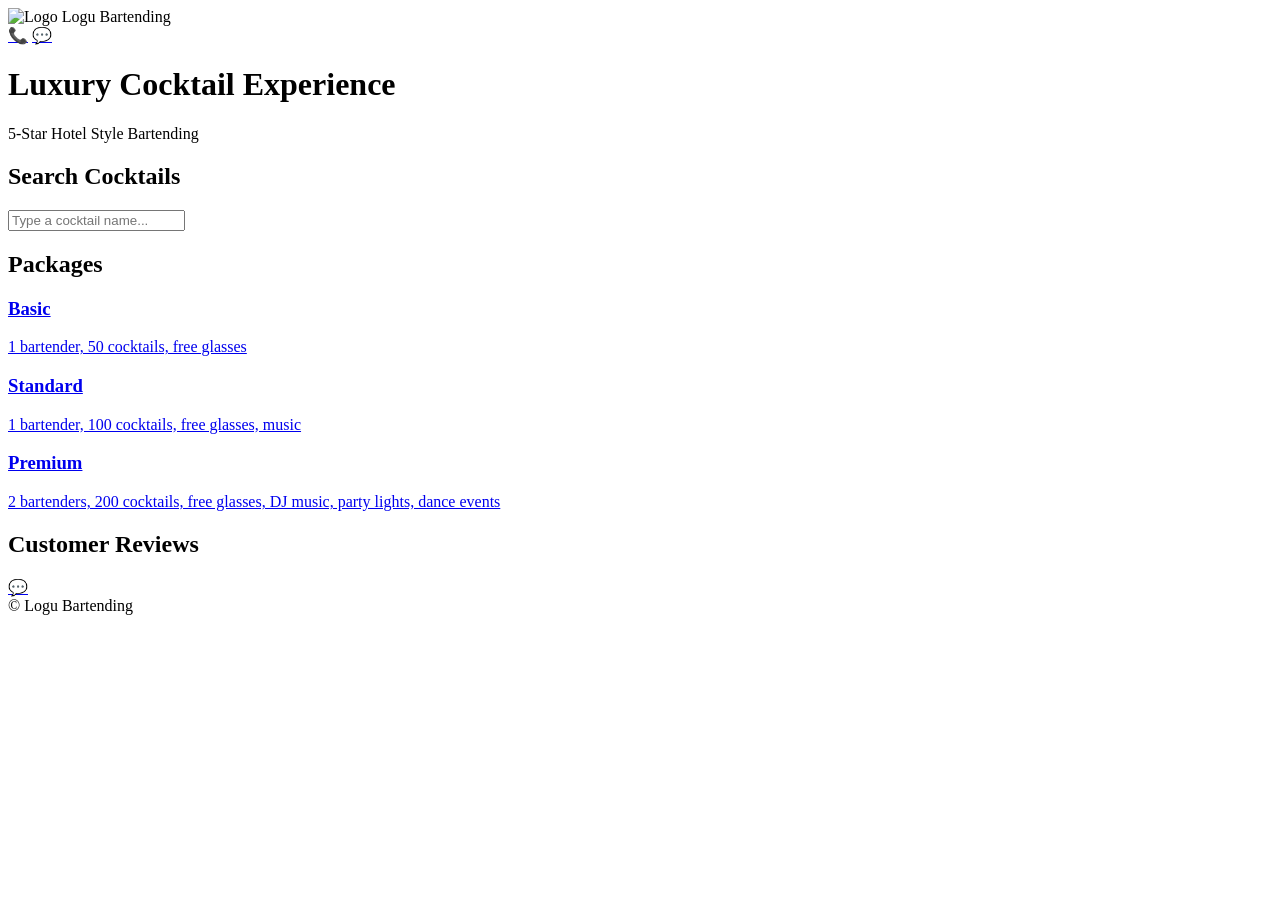
==== index.html @ 12263d1f "Create index.html Homepage with cocktail search, packages, booking, reviews, dynamic background" ====
<!DOCTYPE html>
<html lang="en">
<head>
<meta charset="UTF-8">
<meta name="viewport" content="width=device-width, initial-scale=1.0">
<title>Logu Bartending</title>

<link href="https://fonts.googleapis.com/css2?family=Poppins:wght@300;500;600&display=swap" rel="stylesheet">
<link rel="stylesheet" href="style.css">
</head>

<body id="body">

<nav class="navbar">
  <div class="logo">
    <img src="assets/logo.png" alt="Logo">
    <span>Logu Bartending</span>
  </div>
  <div class="nav-actions">
    <a href="tel:+917010022388" class="call-btn">📞</a>
    <a href="https://wa.me/917010022388" class="wa-btn">💬</a>
  </div>
</nav>

<header class="hero" id="hero">
  <h1>Luxury Cocktail Experience</h1>
  <p>5-Star Hotel Style Bartending</p>
</header>

<section class="section">
  <h2>Search Cocktails</h2>
  <input type="text" id="cocktail-search" placeholder="Type a cocktail name..." />
  <div class="cards" id="cocktail-search-results"></div>
</section>

<section class="section">
  <h2>Packages</h2>
  <div class="cards">
    <a href="package.html?package=basic" class="card">
      <h3>Basic</h3>
      <p>1 bartender, 50 cocktails, free glasses</p>
    </a>
    <a href="package.html?package=standard" class="card">
      <h3>Standard</h3>
      <p>1 bartender, 100 cocktails, free glasses, music</p>
    </a>
    <a href="package.html?package=premium" class="card highlight">
      <h3>Premium</h3>
      <p>2 bartenders, 200 cocktails, free glasses, DJ music, party lights, dance events</p>
    </a>
  </div>
</section>

<section class="section" id="reviews-section">
  <h2>Customer Reviews</h2>
  <div id="reviews" class="cards"></div>
</section>

<a href="https://wa.me/917010022388" class="whatsapp-float">💬</a>
<footer>© Logu Bartending</footer>

<script src="script.js"></script>
<script>
  loadHomePage();
</script>
</body>
</html>
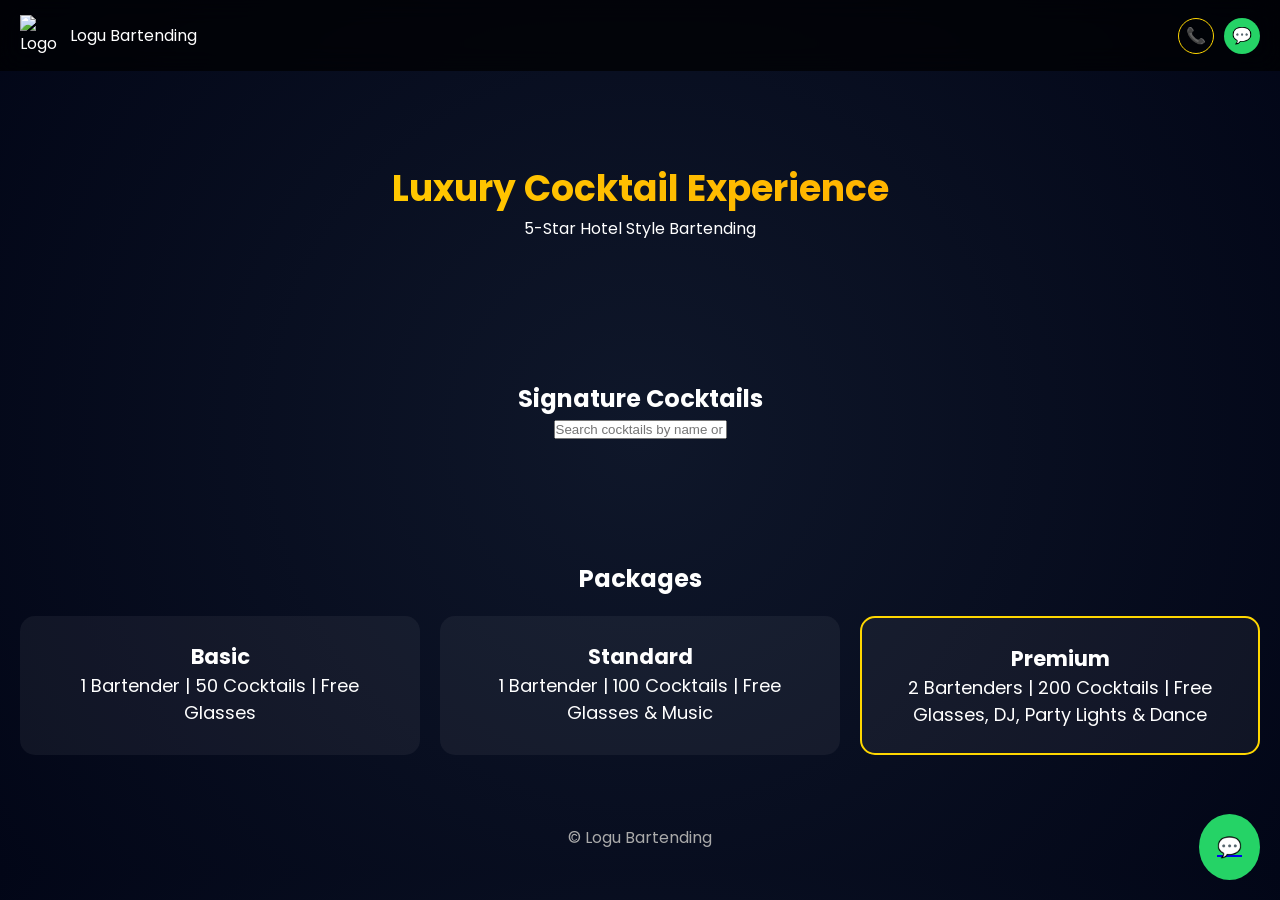
==== commit 1c86faf2: "Update index.html" ====
--- a/index.html
+++ b/index.html
@@ -5,63 +5,61 @@
 <meta name="viewport" content="width=device-width, initial-scale=1.0">
 <title>Logu Bartending</title>
 
-<link href="https://fonts.googleapis.com/css2?family=Poppins:wght@300;500;600&display=swap" rel="stylesheet">
+<!-- Google Fonts -->
+<link href="https://fonts.googleapis.com/css2?family=Poppins:wght@300;500;600;700&display=swap" rel="stylesheet">
 <link rel="stylesheet" href="style.css">
 </head>
 
-<body id="body">
+<body>
 
 <nav class="navbar">
   <div class="logo">
     <img src="assets/logo.png" alt="Logo">
     <span>Logu Bartending</span>
   </div>
+
   <div class="nav-actions">
     <a href="tel:+917010022388" class="call-btn">📞</a>
     <a href="https://wa.me/917010022388" class="wa-btn">💬</a>
   </div>
 </nav>
 
-<header class="hero" id="hero">
+<header class="hero">
   <h1>Luxury Cocktail Experience</h1>
   <p>5-Star Hotel Style Bartending</p>
 </header>
 
 <section class="section">
-  <h2>Search Cocktails</h2>
-  <input type="text" id="cocktail-search" placeholder="Type a cocktail name..." />
-  <div class="cards" id="cocktail-search-results"></div>
+  <h2>Signature Cocktails</h2>
+  <div class="search-bar">
+    <input type="text" id="cocktailSearch" placeholder="Search cocktails by name or ingredient...">
+  </div>
+  <div class="cards" id="cocktailCards">
+    <!-- Cocktail cards dynamically loaded from JS -->
+  </div>
 </section>
 
 <section class="section">
   <h2>Packages</h2>
   <div class="cards">
-    <a href="package.html?package=basic" class="card">
+    <a href="basic.html" class="card">
       <h3>Basic</h3>
-      <p>1 bartender, 50 cocktails, free glasses</p>
+      <p>1 Bartender | 50 Cocktails | Free Glasses</p>
     </a>
-    <a href="package.html?package=standard" class="card">
+    <a href="standard.html" class="card">
       <h3>Standard</h3>
-      <p>1 bartender, 100 cocktails, free glasses, music</p>
+      <p>1 Bartender | 100 Cocktails | Free Glasses & Music</p>
     </a>
-    <a href="package.html?package=premium" class="card highlight">
+    <a href="premium.html" class="card highlight">
       <h3>Premium</h3>
-      <p>2 bartenders, 200 cocktails, free glasses, DJ music, party lights, dance events</p>
+      <p>2 Bartenders | 200 Cocktails | Free Glasses, DJ, Party Lights & Dance</p>
     </a>
   </div>
-</section>
-
-<section class="section" id="reviews-section">
-  <h2>Customer Reviews</h2>
-  <div id="reviews" class="cards"></div>
 </section>
 
 <a href="https://wa.me/917010022388" class="whatsapp-float">💬</a>
 <footer>© Logu Bartending</footer>
 
 <script src="script.js"></script>
-<script>
-  loadHomePage();
-</script>
 </body>
 </html>
--- a/style.css
+++ b/style.css
@@ -0,0 +1,49 @@
+/* RESET */
+*{margin:0;padding:0;box-sizing:border-box;}
+body{font-family:Poppins;background:radial-gradient(circle,#0f172a,#020617);color:white;}
+
+/* NAVBAR */
+.navbar{display:flex;justify-content:space-between;align-items:center;padding:15px 20px;background:rgba(0,0,0,0.7);backdrop-filter:blur(12px);}
+.logo{display:flex;gap:10px;align-items:center;}
+.logo img{width:40px;}
+.nav-actions{display:flex;gap:10px;}
+.nav-actions a{width:36px;height:36px;display:flex;align-items:center;justify-content:center;border-radius:50%;text-decoration:none;}
+.call-btn{border:1px solid gold;color:gold;}
+.wa-btn{background:#25D366;color:white;}
+
+/* HERO */
+.hero{text-align:center;padding:90px 20px;}
+.hero h1{font-size:36px;background:linear-gradient(to right,gold,orange);-webkit-background-clip:text;color:transparent;}
+
+/* SECTION */
+.section{padding:50px 20px;text-align:center;}
+.cards{display:grid;grid-template-columns:repeat(auto-fit,minmax(180px,1fr));gap:20px;margin-top:20px;}
+.card{padding:25px;border-radius:15px;background:rgba(255,255,255,0.05);color:white;text-decoration:none;font-size:18px;}
+.card:hover{transform:scale(1.05);box-shadow:0 0 20px rgba(255,255,255,0.2);}
+.highlight{border:2px solid gold;}
+
+/* VIDEO PAGE */
+.video-layout{display:flex;flex-wrap:wrap;gap:30px;padding:30px;}
+.video{flex:2;}
+.video video{width:100%;height:500px;border-radius:15px;object-fit:cover;}
+.ingredients{flex:1;background:rgba(255,255,255,0.05);padding:20px;border-radius:15px;}
+.ingredients li{margin:12px 0;}
+
+/* GALLERY */
+.gallery{display:grid;grid-template-columns:repeat(2,1fr);gap:15px;padding:20px;}
+.gallery img{width:100%;height:200px;object-fit:cover;border-radius:12px;}
+
+/* BACK BUTTON */
+.back-btn{display:inline-block;margin:20px;padding:10px 20px;background:gold;color:black;border-radius:10px;text-decoration:none;font-weight:bold;}
+
+/* FLOAT */
+.whatsapp-float{position:fixed;bottom:20px;right:20px;background:#25D366;padding:18px;border-radius:50%;font-size:20px;}
+
+/* FOOTER */
+footer{text-align:center;padding:20px;color:#aaa;}
+
+/* Booking Form */
+#booking-form{display:flex;flex-direction:column;gap:12px;max-width:400px;margin:20px auto;}
+#booking-form input, #booking-form select, #booking-form button{padding:10px;border-radius:8px;border:none;font-size:16px;}
+#booking-form button{background:gold;color:black;cursor:pointer;font-weight:bold;transition:0.3s;}
+#booking-form button:hover{background:orange;}
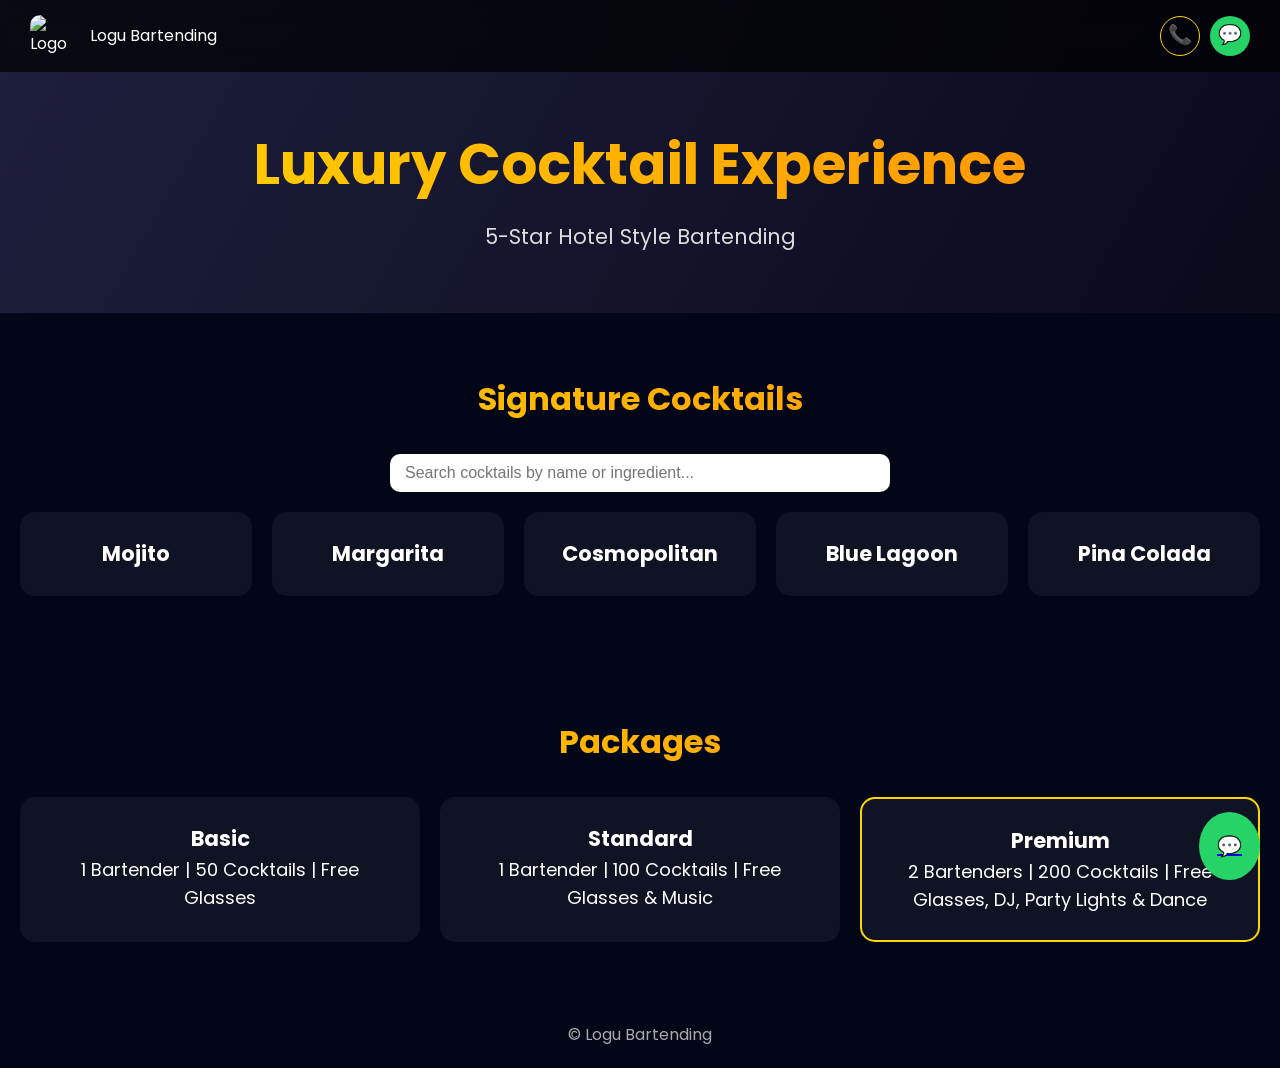
==== commit f02340b1: "Update index.html" ====
--- a/index.html
+++ b/index.html
@@ -8,8 +8,8 @@
 <!-- Google Fonts -->
 <link href="https://fonts.googleapis.com/css2?family=Poppins:wght@300;500;600;700&display=swap" rel="stylesheet">
 <link rel="stylesheet" href="style.css">
+
 </head>
-
 <body>
 
 <nav class="navbar">
@@ -31,11 +31,13 @@
 
 <section class="section">
   <h2>Signature Cocktails</h2>
+
   <div class="search-bar">
     <input type="text" id="cocktailSearch" placeholder="Search cocktails by name or ingredient...">
   </div>
+
   <div class="cards" id="cocktailCards">
-    <!-- Cocktail cards dynamically loaded from JS -->
+    <!-- Dynamic cocktail cards will be injected by JS -->
   </div>
 </section>
 
--- a/style.css
+++ b/style.css
@@ -1,49 +1,168 @@
 /* RESET */
-*{margin:0;padding:0;box-sizing:border-box;}
-body{font-family:Poppins;background:radial-gradient(circle,#0f172a,#020617);color:white;}
+* {margin:0; padding:0; box-sizing:border-box;}
+body {
+  font-family: 'Poppins', sans-serif;
+  background-color: #020617;
+  color:white;
+  line-height: 1.6;
+  transition: background 1s ease;
+}
 
 /* NAVBAR */
-.navbar{display:flex;justify-content:space-between;align-items:center;padding:15px 20px;background:rgba(0,0,0,0.7);backdrop-filter:blur(12px);}
-.logo{display:flex;gap:10px;align-items:center;}
-.logo img{width:40px;}
-.nav-actions{display:flex;gap:10px;}
-.nav-actions a{width:36px;height:36px;display:flex;align-items:center;justify-content:center;border-radius:50%;text-decoration:none;}
-.call-btn{border:1px solid gold;color:gold;}
-.wa-btn{background:#25D366;color:white;}
+.navbar {
+  display:flex;
+  justify-content:space-between;
+  align-items:center;
+  padding:15px 30px;
+  background: rgba(0,0,0,0.7);
+  backdrop-filter: blur(12px);
+  position: fixed;
+  width: 100%;
+  top:0;
+  z-index: 100;
+}
+.logo {
+  display:flex;
+  gap:10px;
+  align-items:center;
+}
+.logo img {
+  width:50px;
+  border-radius:10px;
+}
+
+/* NAV ACTIONS */
+.nav-actions {
+  display:flex;
+  gap:10px;
+}
+.nav-actions a {
+  width:40px;
+  height:40px;
+  display:flex;
+  align-items:center;
+  justify-content:center;
+  border-radius:50%;
+  text-decoration:none;
+  font-size:1.2rem;
+}
+.call-btn {border:1px solid gold; color:gold;}
+.wa-btn {background:#25D366; color:white;}
 
 /* HERO */
-.hero{text-align:center;padding:90px 20px;}
-.hero h1{font-size:36px;background:linear-gradient(to right,gold,orange);-webkit-background-clip:text;color:transparent;}
+.hero {
+  text-align:center;
+  padding:120px 20px 60px;
+  background:linear-gradient(120deg, #1f1f3e, #090a1a);
+  animation: fadeIn 2s ease forwards;
+}
+.hero h1 {
+  font-size:3.5rem;
+  background: linear-gradient(to right,#FFD700,#FF8C00);
+  -webkit-background-clip:text;
+  color:transparent;
+  margin-bottom:10px;
+}
+.hero p {
+  font-size:1.3rem;
+  color:#ddd;
+}
 
 /* SECTION */
-.section{padding:50px 20px;text-align:center;}
-.cards{display:grid;grid-template-columns:repeat(auto-fit,minmax(180px,1fr));gap:20px;margin-top:20px;}
-.card{padding:25px;border-radius:15px;background:rgba(255,255,255,0.05);color:white;text-decoration:none;font-size:18px;}
-.card:hover{transform:scale(1.05);box-shadow:0 0 20px rgba(255,255,255,0.2);}
-.highlight{border:2px solid gold;}
+.section {
+  padding:60px 20px;
+  text-align:center;
+  position: relative;
+}
+.section h2 {
+  font-size:2rem;
+  margin-bottom:30px;
+  background: linear-gradient(to right,#FFD700,#FF8C00);
+  -webkit-background-clip:text;
+  color:transparent;
+}
+
+/* SEARCH BAR */
+.search-bar {
+  margin-bottom:20px;
+}
+#cocktailSearch {
+  width:100%;
+  max-width:500px;
+  padding:10px 15px;
+  border-radius:10px;
+  border:none;
+  font-size:1rem;
+}
+
+/* CARDS */
+.cards {
+  display:grid;
+  grid-template-columns:repeat(auto-fit,minmax(180px,1fr));
+  gap:20px;
+  margin-top:20px;
+}
+.card {
+  padding:25px;
+  border-radius:15px;
+  background:rgba(255,255,255,0.05);
+  color:white;
+  text-decoration:none;
+  font-size:18px;
+  transition: transform 0.3s ease, box-shadow 0.3s ease;
+}
+.card:hover {
+  transform:scale(1.05) rotate(1deg);
+  box-shadow:0 0 30px rgba(255,215,0,0.5);
+}
+.highlight {border:2px solid gold;}
 
 /* VIDEO PAGE */
-.video-layout{display:flex;flex-wrap:wrap;gap:30px;padding:30px;}
-.video{flex:2;}
-.video video{width:100%;height:500px;border-radius:15px;object-fit:cover;}
-.ingredients{flex:1;background:rgba(255,255,255,0.05);padding:20px;border-radius:15px;}
-.ingredients li{margin:12px 0;}
+.video-layout {display:flex; flex-wrap:wrap; gap:30px; padding:30px;}
+.video {flex:2;}
+.video video {width:100%; height:500px; border-radius:15px; object-fit:cover;}
+.ingredients {flex:1; background:rgba(255,255,255,0.05); padding:20px; border-radius:15px;}
+.ingredients li {margin:12px 0;}
 
 /* GALLERY */
-.gallery{display:grid;grid-template-columns:repeat(2,1fr);gap:15px;padding:20px;}
-.gallery img{width:100%;height:200px;object-fit:cover;border-radius:12px;}
+.gallery {
+  display:grid;
+  grid-template-columns:repeat(2,1fr);
+  gap:15px;
+  padding:20px;
+}
+.gallery img {
+  width:100%;
+  height:200px;
+  object-fit:cover;
+  border-radius:12px;
+}
 
 /* BACK BUTTON */
-.back-btn{display:inline-block;margin:20px;padding:10px 20px;background:gold;color:black;border-radius:10px;text-decoration:none;font-weight:bold;}
+.back-btn {
+  display:inline-block;
+  margin:20px;
+  padding:10px 20px;
+  background:gold;
+  color:black;
+  border-radius:10px;
+  text-decoration:none;
+  font-weight:bold;
+}
 
 /* FLOAT */
-.whatsapp-float{position:fixed;bottom:20px;right:20px;background:#25D366;padding:18px;border-radius:50%;font-size:20px;}
+.whatsapp-float {
+  position:fixed;
+  bottom:20px;
+  right:20px;
+  background:#25D366;
+  padding:18px;
+  border-radius:50%;
+  font-size:20px;
+}
 
 /* FOOTER */
-footer{text-align:center;padding:20px;color:#aaa;}
+footer {text-align:center; padding:20px; color:#aaa;}
 
-/* Booking Form */
-#booking-form{display:flex;flex-direction:column;gap:12px;max-width:400px;margin:20px auto;}
-#booking-form input, #booking-form select, #booking-form button{padding:10px;border-radius:8px;border:none;font-size:16px;}
-#booking-form button{background:gold;color:black;cursor:pointer;font-weight:bold;transition:0.3s;}
-#booking-form button:hover{background:orange;}
+/* ANIMATIONS */
+@keyframes fadeIn {0% {opacity:0; transform:translateY(20px);} 100% {opacity:1; transform:translateY(0);}}
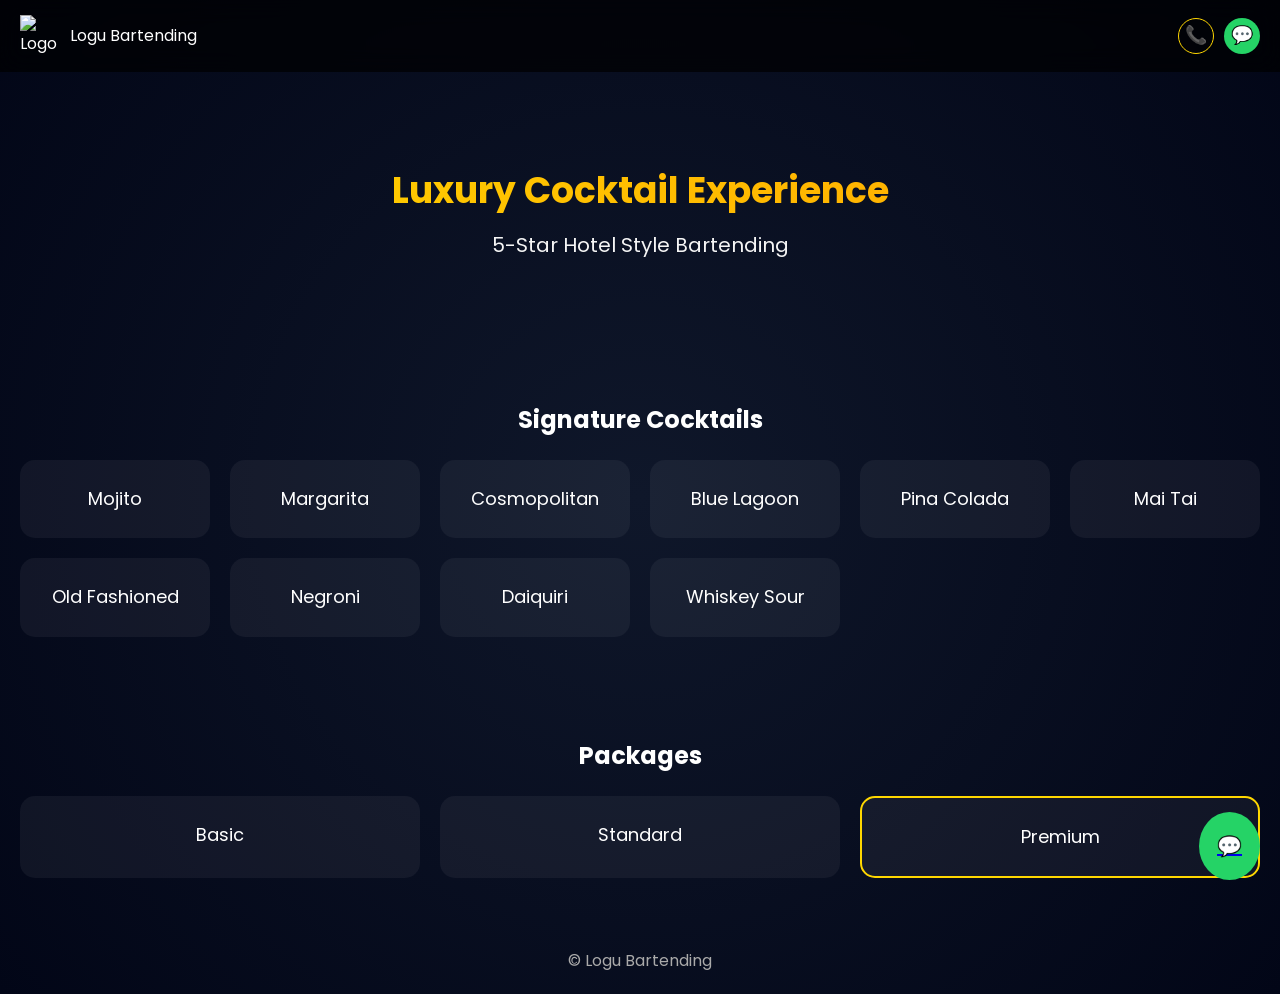
==== commit 165f5014: "Update index.html" ====
--- a/index.html
+++ b/index.html
@@ -4,12 +4,10 @@
 <meta charset="UTF-8">
 <meta name="viewport" content="width=device-width, initial-scale=1.0">
 <title>Logu Bartending</title>
-
-<!-- Google Fonts -->
 <link href="https://fonts.googleapis.com/css2?family=Poppins:wght@300;500;600;700&display=swap" rel="stylesheet">
 <link rel="stylesheet" href="style.css">
+</head>
 
-</head>
 <body>
 
 <nav class="navbar">
@@ -31,35 +29,31 @@
 
 <section class="section">
   <h2>Signature Cocktails</h2>
-
-  <div class="search-bar">
-    <input type="text" id="cocktailSearch" placeholder="Search cocktails by name or ingredient...">
-  </div>
-
-  <div class="cards" id="cocktailCards">
-    <!-- Dynamic cocktail cards will be injected by JS -->
+  <div class="cards">
+    <a href="cocktail.html?name=Mojito" class="card">Mojito</a>
+    <a href="cocktail.html?name=Margarita" class="card">Margarita</a>
+    <a href="cocktail.html?name=Cosmopolitan" class="card">Cosmopolitan</a>
+    <a href="cocktail.html?name=BlueLagoon" class="card">Blue Lagoon</a>
+    <a href="cocktail.html?name=PinaColada" class="card">Pina Colada</a>
+    <a href="cocktail.html?name=MaiTai" class="card">Mai Tai</a>
+    <a href="cocktail.html?name=OldFashioned" class="card">Old Fashioned</a>
+    <a href="cocktail.html?name=Negroni" class="card">Negroni</a>
+    <a href="cocktail.html?name=Daiquiri" class="card">Daiquiri</a>
+    <a href="cocktail.html?name=WhiskeySour" class="card">Whiskey Sour</a>
   </div>
 </section>
 
 <section class="section">
   <h2>Packages</h2>
   <div class="cards">
-    <a href="basic.html" class="card">
-      <h3>Basic</h3>
-      <p>1 Bartender | 50 Cocktails | Free Glasses</p>
-    </a>
-    <a href="standard.html" class="card">
-      <h3>Standard</h3>
-      <p>1 Bartender | 100 Cocktails | Free Glasses & Music</p>
-    </a>
-    <a href="premium.html" class="card highlight">
-      <h3>Premium</h3>
-      <p>2 Bartenders | 200 Cocktails | Free Glasses, DJ, Party Lights & Dance</p>
-    </a>
+    <a href="package.html?type=basic" class="card">Basic</a>
+    <a href="package.html?type=standard" class="card">Standard</a>
+    <a href="package.html?type=premium" class="card highlight">Premium</a>
   </div>
 </section>
 
 <a href="https://wa.me/917010022388" class="whatsapp-float">💬</a>
+
 <footer>© Logu Bartending</footer>
 
 <script src="script.js"></script>
--- a/style.css
+++ b/style.css
@@ -1,168 +1,279 @@
-/* RESET */
-* {margin:0; padding:0; box-sizing:border-box;}
+/* ===================== RESET ===================== */
+* {
+  margin: 0;
+  padding: 0;
+  box-sizing: border-box;
+}
+
+/* ===================== BODY ===================== */
 body {
   font-family: 'Poppins', sans-serif;
-  background-color: #020617;
-  color:white;
+  background: radial-gradient(circle, #0f172a, #020617);
+  color: white;
   line-height: 1.6;
   transition: background 1s ease;
 }
 
-/* NAVBAR */
+/* ===================== NAVBAR ===================== */
 .navbar {
-  display:flex;
-  justify-content:space-between;
-  align-items:center;
-  padding:15px 30px;
-  background: rgba(0,0,0,0.7);
+  display: flex;
+  justify-content: space-between;
+  align-items: center;
+  padding: 15px 20px;
+  background: rgba(0, 0, 0, 0.7);
   backdrop-filter: blur(12px);
+  position: sticky;
+  top: 0;
+  z-index: 100;
+}
+
+.logo {
+  display: flex;
+  gap: 10px;
+  align-items: center;
+}
+
+.logo img {
+  width: 40px;
+}
+
+.nav-actions {
+  display: flex;
+  gap: 10px;
+}
+
+.nav-actions a {
+  width: 36px;
+  height: 36px;
+  display: flex;
+  align-items: center;
+  justify-content: center;
+  border-radius: 50%;
+  text-decoration: none;
+  font-size: 18px;
+}
+
+.call-btn {
+  border: 1px solid gold;
+  color: gold;
+}
+
+.wa-btn {
+  background: #25D366;
+  color: white;
+}
+
+/* ===================== HERO ===================== */
+.hero {
+  text-align: center;
+  padding: 90px 20px;
+}
+
+.hero h1 {
+  font-size: 36px;
+  background: linear-gradient(to right, gold, orange);
+  -webkit-background-clip: text;
+  color: transparent;
+}
+
+.hero p {
+  font-size: 20px;
+  margin-top: 10px;
+  color: #f5f5f5;
+}
+
+/* ===================== SECTIONS ===================== */
+.section {
+  padding: 50px 20px;
+  text-align: center;
+}
+
+/* ===================== CARDS ===================== */
+.cards {
+  display: grid;
+  grid-template-columns: repeat(auto-fit, minmax(180px, 1fr));
+  gap: 20px;
+  margin-top: 20px;
+}
+
+.card {
+  padding: 25px;
+  border-radius: 15px;
+  background: rgba(255, 255, 255, 0.05);
+  color: white;
+  text-decoration: none;
+  font-size: 18px;
+  transition: all 0.3s ease;
+}
+
+.card:hover {
+  transform: scale(1.05);
+  box-shadow: 0 0 20px rgba(255, 255, 255, 0.2);
+}
+
+.highlight {
+  border: 2px solid gold;
+}
+
+/* ===================== VIDEO PAGE ===================== */
+.video-layout {
+  display: flex;
+  flex-wrap: wrap;
+  gap: 30px;
+  padding: 30px;
+  justify-content: center;
+}
+
+.video {
+  flex: 2;
+  min-width: 300px;
+}
+
+.video video {
+  width: 100%;
+  max-height: 500px;
+  border-radius: 15px;
+  object-fit: cover;
+}
+
+.ingredients {
+  flex: 1;
+  min-width: 250px;
+  background: rgba(255, 255, 255, 0.05);
+  padding: 20px;
+  border-radius: 15px;
+  animation: fadeIn 1s ease;
+}
+
+.ingredients h2 {
+  margin-bottom: 15px;
+}
+
+.ingredients li {
+  margin: 12px 0;
+  font-size: 16px;
+}
+
+/* ===================== PACKAGE PAGE ===================== */
+.package-section {
+  padding: 50px 20px;
+  text-align: center;
+}
+
+.package-content {
+  display: flex;
+  flex-wrap: wrap;
+  gap: 30px;
+  justify-content: center;
+  margin-top: 20px;
+}
+
+.package-details {
+  flex: 1;
+  min-width: 250px;
+  background: rgba(255, 255, 255, 0.05);
+  padding: 25px;
+  border-radius: 15px;
+  text-align: left;
+  animation: fadeIn 1s ease;
+}
+
+.package-details ul li {
+  margin: 12px 0;
+  font-size: 18px;
+}
+
+.package-gallery {
+  flex: 2;
+  display: grid;
+  grid-template-columns: repeat(auto-fit, minmax(250px, 1fr));
+  gap: 15px;
+}
+
+.package-gallery img {
+  width: 100%;
+  height: 200px;
+  object-fit: cover;
+  border-radius: 12px;
+  transition: transform 0.3s;
+}
+
+.package-gallery img:hover {
+  transform: scale(1.05);
+}
+
+/* ===================== GALLERY ===================== */
+.gallery {
+  display: grid;
+  grid-template-columns: repeat(2, 1fr);
+  gap: 15px;
+  padding: 20px;
+}
+
+.gallery img {
+  width: 100%;
+  height: 200px;
+  object-fit: cover;
+  border-radius: 12px;
+  transition: transform 0.3s;
+}
+
+.gallery img:hover {
+  transform: scale(1.05);
+}
+
+/* ===================== BACK BUTTON ===================== */
+.back-btn {
+  display: inline-block;
+  margin: 20px;
+  padding: 10px 20px;
+  background: gold;
+  color: black;
+  border-radius: 10px;
+  text-decoration: none;
+  font-weight: bold;
+  transition: all 0.3s ease;
+}
+
+.back-btn:hover {
+  transform: scale(1.05);
+}
+
+/* ===================== FLOATING WHATSAPP ===================== */
+.whatsapp-float {
   position: fixed;
-  width: 100%;
-  top:0;
-  z-index: 100;
-}
-.logo {
-  display:flex;
-  gap:10px;
-  align-items:center;
-}
-.logo img {
-  width:50px;
-  border-radius:10px;
-}
-
-/* NAV ACTIONS */
-.nav-actions {
-  display:flex;
-  gap:10px;
-}
-.nav-actions a {
-  width:40px;
-  height:40px;
-  display:flex;
-  align-items:center;
-  justify-content:center;
-  border-radius:50%;
-  text-decoration:none;
-  font-size:1.2rem;
-}
-.call-btn {border:1px solid gold; color:gold;}
-.wa-btn {background:#25D366; color:white;}
-
-/* HERO */
-.hero {
-  text-align:center;
-  padding:120px 20px 60px;
-  background:linear-gradient(120deg, #1f1f3e, #090a1a);
-  animation: fadeIn 2s ease forwards;
-}
-.hero h1 {
-  font-size:3.5rem;
-  background: linear-gradient(to right,#FFD700,#FF8C00);
-  -webkit-background-clip:text;
-  color:transparent;
-  margin-bottom:10px;
-}
-.hero p {
-  font-size:1.3rem;
-  color:#ddd;
-}
-
-/* SECTION */
-.section {
-  padding:60px 20px;
-  text-align:center;
-  position: relative;
-}
-.section h2 {
-  font-size:2rem;
-  margin-bottom:30px;
-  background: linear-gradient(to right,#FFD700,#FF8C00);
-  -webkit-background-clip:text;
-  color:transparent;
-}
-
-/* SEARCH BAR */
-.search-bar {
-  margin-bottom:20px;
-}
-#cocktailSearch {
-  width:100%;
-  max-width:500px;
-  padding:10px 15px;
-  border-radius:10px;
-  border:none;
-  font-size:1rem;
-}
-
-/* CARDS */
-.cards {
-  display:grid;
-  grid-template-columns:repeat(auto-fit,minmax(180px,1fr));
-  gap:20px;
-  margin-top:20px;
-}
-.card {
-  padding:25px;
-  border-radius:15px;
-  background:rgba(255,255,255,0.05);
-  color:white;
-  text-decoration:none;
-  font-size:18px;
-  transition: transform 0.3s ease, box-shadow 0.3s ease;
-}
-.card:hover {
-  transform:scale(1.05) rotate(1deg);
-  box-shadow:0 0 30px rgba(255,215,0,0.5);
-}
-.highlight {border:2px solid gold;}
-
-/* VIDEO PAGE */
-.video-layout {display:flex; flex-wrap:wrap; gap:30px; padding:30px;}
-.video {flex:2;}
-.video video {width:100%; height:500px; border-radius:15px; object-fit:cover;}
-.ingredients {flex:1; background:rgba(255,255,255,0.05); padding:20px; border-radius:15px;}
-.ingredients li {margin:12px 0;}
-
-/* GALLERY */
-.gallery {
-  display:grid;
-  grid-template-columns:repeat(2,1fr);
-  gap:15px;
-  padding:20px;
-}
-.gallery img {
-  width:100%;
-  height:200px;
-  object-fit:cover;
-  border-radius:12px;
-}
-
-/* BACK BUTTON */
-.back-btn {
-  display:inline-block;
-  margin:20px;
-  padding:10px 20px;
-  background:gold;
-  color:black;
-  border-radius:10px;
-  text-decoration:none;
-  font-weight:bold;
-}
-
-/* FLOAT */
-.whatsapp-float {
-  position:fixed;
-  bottom:20px;
-  right:20px;
-  background:#25D366;
-  padding:18px;
-  border-radius:50%;
-  font-size:20px;
-}
-
-/* FOOTER */
-footer {text-align:center; padding:20px; color:#aaa;}
-
-/* ANIMATIONS */
-@keyframes fadeIn {0% {opacity:0; transform:translateY(20px);} 100% {opacity:1; transform:translateY(0);}}+  bottom: 20px;
+  right: 20px;
+  background: #25D366;
+  padding: 18px;
+  border-radius: 50%;
+  font-size: 20px;
+  transition: transform 0.3s;
+}
+
+.whatsapp-float:hover {
+  transform: scale(1.1);
+}
+
+/* ===================== FOOTER ===================== */
+footer {
+  text-align: center;
+  padding: 20px;
+  color: #aaa;
+}
+
+/* ===================== ANIMATIONS ===================== */
+@keyframes fadeIn {
+  0% { opacity: 0; transform: translateY(20px); }
+  100% { opacity: 1; transform: translateY(0); }
+}
+
+/* ===================== RESPONSIVE ===================== */
+@media (max-width: 768px) {
+  .video-layout, .package-content {
+    flex-direction: column;
+  }
+  .package-details {
+    text-align: center;
+  }
+}
